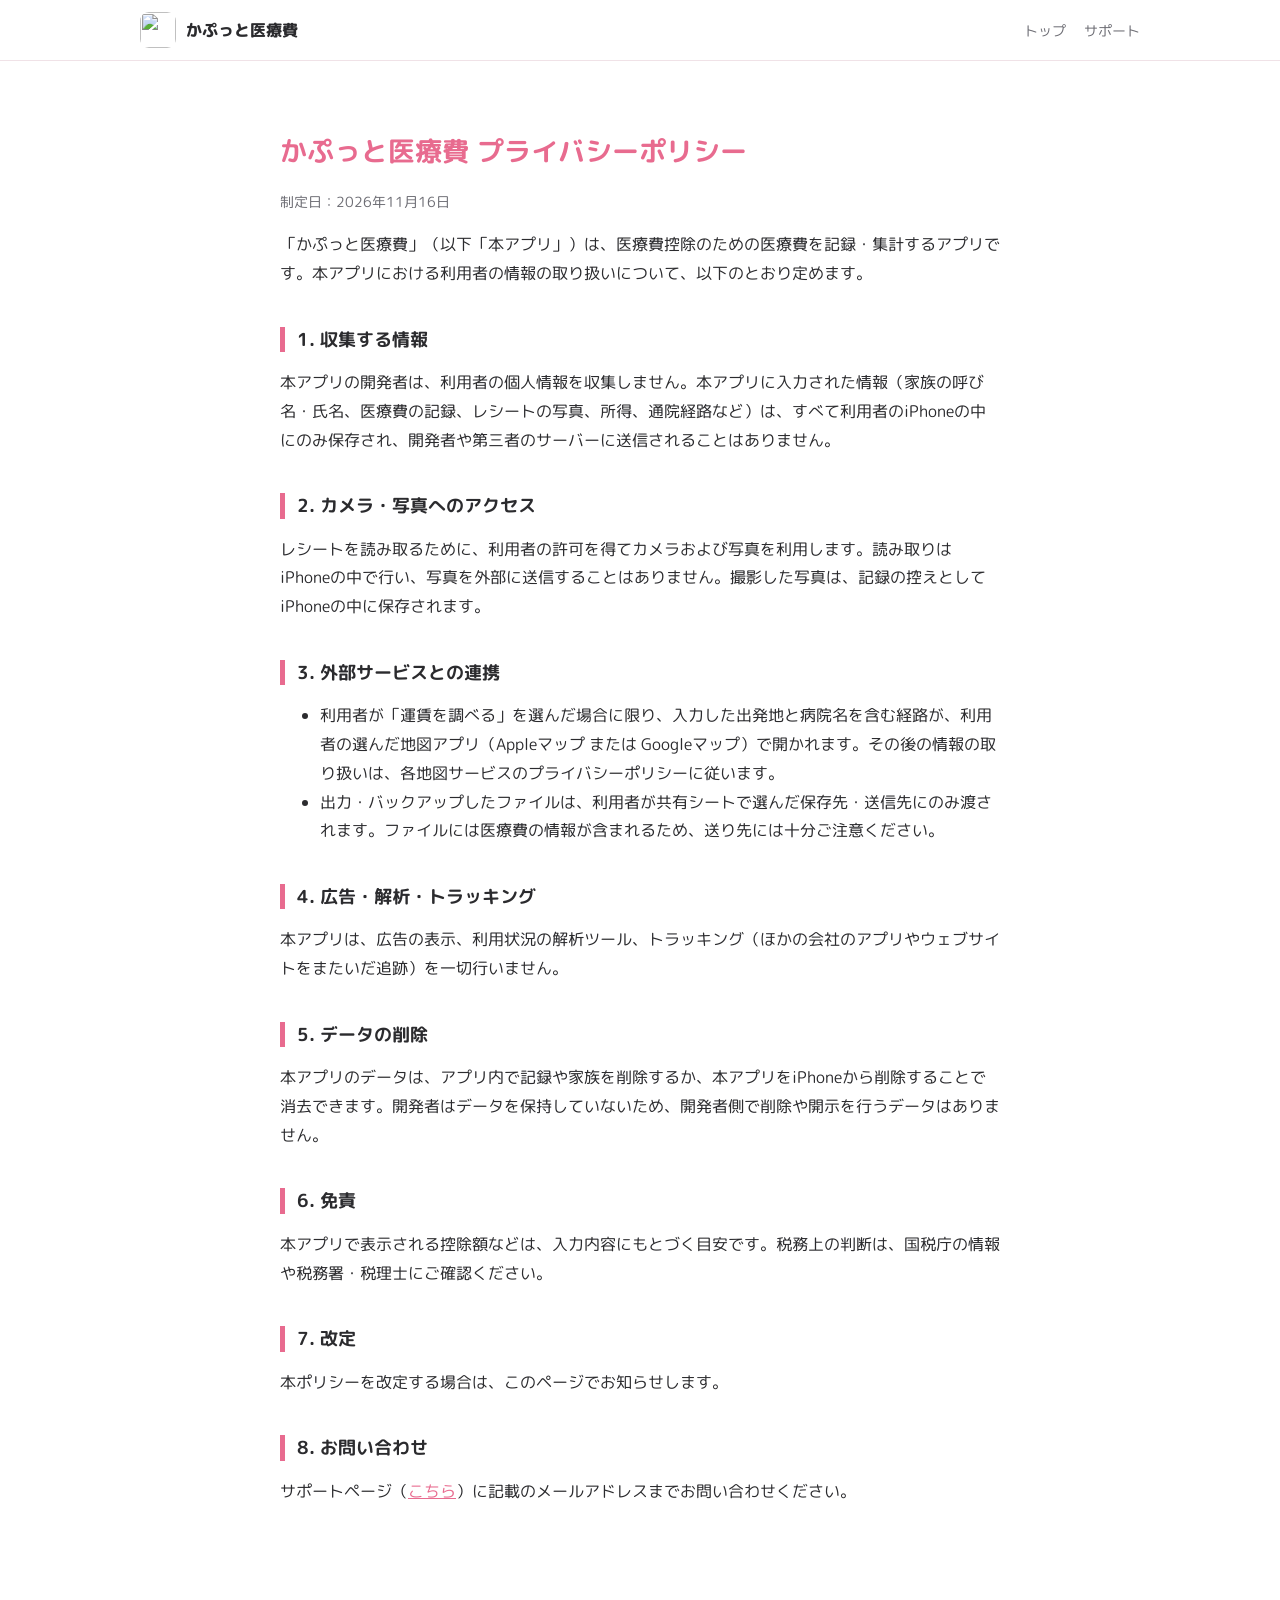
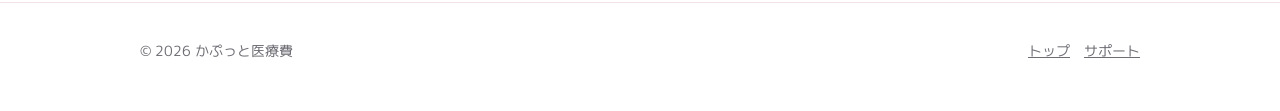
==== privacy.html @ 65423e8d "Add files via upload" ====
<!doctype html>
<html lang="ja">
<head>
<meta charset="utf-8">
<meta name="viewport" content="width=device-width, initial-scale=1">
<title>プライバシーポリシー ｜ かぷっと医療費</title>
<link rel="icon" href="images/favicon.png">
<link rel="preconnect" href="https://fonts.googleapis.com">
<link rel="preconnect" href="https://fonts.gstatic.com" crossorigin>
<link href="https://fonts.googleapis.com/css2?family=M+PLUS+Rounded+1c:wght@400;500;700;800&display=swap" rel="stylesheet">
<link rel="stylesheet" href="style.css">
</head>
<body>
<header class="top">
  <div class="wrap">
    <a class="brand" href="./"><img src="images/icon.png" alt="">かぷっと医療費</a>
    <nav><a href="./">トップ</a><a href="support.html">サポート</a></nav>
  </div>
</header>
<main class="doc">
  <h1>かぷっと医療費 プライバシーポリシー</h1>
  <p class="date">制定日：2026年11月16日</p>

  <p>「かぷっと医療費」（以下「本アプリ」）は、医療費控除のための医療費を記録・集計するアプリです。本アプリにおける利用者の情報の取り扱いについて、以下のとおり定めます。</p>

  <h2>1. 収集する情報</h2>
  <p>本アプリの開発者は、利用者の個人情報を収集しません。本アプリに入力された情報（家族の呼び名・氏名、医療費の記録、レシートの写真、所得、通院経路など）は、すべて利用者のiPhoneの中にのみ保存され、開発者や第三者のサーバーに送信されることはありません。</p>

  <h2>2. カメラ・写真へのアクセス</h2>
  <p>レシートを読み取るために、利用者の許可を得てカメラおよび写真を利用します。読み取りはiPhoneの中で行い、写真を外部に送信することはありません。撮影した写真は、記録の控えとしてiPhoneの中に保存されます。</p>

  <h2>3. 外部サービスとの連携</h2>
  <ul>
    <li>利用者が「運賃を調べる」を選んだ場合に限り、入力した出発地と病院名を含む経路が、利用者の選んだ地図アプリ（Appleマップ または Googleマップ）で開かれます。その後の情報の取り扱いは、各地図サービスのプライバシーポリシーに従います。</li>
    <li>出力・バックアップしたファイルは、利用者が共有シートで選んだ保存先・送信先にのみ渡されます。ファイルには医療費の情報が含まれるため、送り先には十分ご注意ください。</li>
  </ul>

  <h2>4. 広告・解析・トラッキング</h2>
  <p>本アプリは、広告の表示、利用状況の解析ツール、トラッキング（ほかの会社のアプリやウェブサイトをまたいだ追跡）を一切行いません。</p>

  <h2>5. データの削除</h2>
  <p>本アプリのデータは、アプリ内で記録や家族を削除するか、本アプリをiPhoneから削除することで消去できます。開発者はデータを保持していないため、開発者側で削除や開示を行うデータはありません。</p>

  <h2>6. 免責</h2>
  <p>本アプリで表示される控除額などは、入力内容にもとづく目安です。税務上の判断は、国税庁の情報や税務署・税理士にご確認ください。</p>

  <h2>7. 改定</h2>
  <p>本ポリシーを改定する場合は、このページでお知らせします。</p>

  <h2>8. お問い合わせ</h2>
  <p>サポートページ（<a href="support.html">こちら</a>）に記載のメールアドレスまでお問い合わせください。</p>
</main>
<footer>
  <div class="wrap">
    <div>© 2026 かぷっと医療費</div>
    <div><a href="./">トップ</a>　<a href="support.html">サポート</a></div>
  </div>
</footer>
</body>
</html>
---- style.css ----
:root {
  --pink: #e86b8f;
  --pink-soft: #fde8ee;
  --mint: #a8e0cc;
  --lemon: #f8dc8c;
  --sky: #b8d6f0;
  --peach: #f6c9ab;
  --text: #2b2b2e;
  --sub: #6d6d74;
  --bg: #ffffff;
  --bg-alt: #fff7f9;
  --card: #ffffff;
  --line: #f0e2e7;
  --radius: 24px;
}
@media (prefers-color-scheme: dark) {
  :root {
    --text: #f2f2f5; --sub: #a9a9b2; --bg: #17161a; --bg-alt: #201d22; --card: #26232a; --line: #36303a;
    --pink-soft: #3a2630;
  }
}

* { box-sizing: border-box; }
html { scroll-behavior: smooth; }
body {
  margin: 0; background: var(--bg); color: var(--text);
  font-family: "M PLUS Rounded 1c", -apple-system, "Hiragino Maru Gothic ProN", "Hiragino Sans", sans-serif;
  line-height: 1.8; -webkit-font-smoothing: antialiased;
}
img { max-width: 100%; display: block; }
a { color: var(--pink); }
.wrap { max-width: 1040px; margin: 0 auto; padding: 0 20px; }

/* ヘッダー */
.top { position: sticky; top: 0; z-index: 10; background: color-mix(in srgb, var(--bg) 85%, transparent);
       backdrop-filter: blur(12px); border-bottom: 1px solid var(--line); }
.top .wrap { display: flex; align-items: center; justify-content: space-between; height: 60px; }
.brand { display: flex; align-items: center; gap: 10px; font-weight: 800; color: var(--text); text-decoration: none; }
.brand img { width: 36px; height: 36px; border-radius: 9px; }
.top nav a { color: var(--sub); text-decoration: none; font-size: 0.9rem; margin-left: 18px; }
.top nav a:hover { color: var(--pink); }

/* ボタン */
.btn { display: inline-flex; align-items: center; gap: 10px; background: var(--text); color: var(--bg);
       padding: 14px 26px; border-radius: 999px; font-weight: 700; text-decoration: none; }
.btn small { display: block; font-size: 0.7rem; font-weight: 500; opacity: 0.8; line-height: 1.2; }
.btn .apple { font-size: 1.6rem; line-height: 1; }
.badge-soon { display: inline-block; margin-top: 12px; font-size: 0.85rem; color: var(--sub); }

/* ヒーロー */
.hero { background: linear-gradient(160deg, var(--pink-soft), var(--bg) 70%); overflow: hidden; }
.hero .wrap { display: grid; grid-template-columns: 1.1fr 0.9fr; gap: 40px; align-items: center; padding-top: 56px; padding-bottom: 56px; }
.hero h1 { font-size: clamp(2rem, 5vw, 3.2rem); line-height: 1.35; margin: 0 0 18px; letter-spacing: 0.02em; }
.hero h1 em { font-style: normal; color: var(--pink); }
.hero p.lead { font-size: 1.05rem; color: var(--sub); margin: 0 0 28px; }
.pills { display: flex; gap: 8px; margin-bottom: 18px; }
.pill { width: 54px; height: 24px; border: 2.5px solid var(--text); border-radius: 999px; position: relative; overflow: hidden; transform: rotate(-20deg); background: #fff; }
.pill::before { content: ""; position: absolute; inset: 0 50% 0 0; background: var(--c); border-right: 2.5px solid var(--text); }
.phone { justify-self: center; width: min(300px, 80%); border-radius: 44px; padding: 10px; background: #1d1d1f;
         box-shadow: 0 30px 60px -20px rgba(232, 107, 143, 0.45); transform: rotate(3deg); }
.phone img { border-radius: 34px; }

/* セクション共通 */
section { padding: 80px 0; }
section.alt { background: var(--bg-alt); }
.eyebrow { color: var(--pink); font-weight: 800; letter-spacing: 0.15em; font-size: 0.8rem; text-transform: uppercase; }
h2 { font-size: clamp(1.5rem, 3.4vw, 2.1rem); line-height: 1.45; margin: 6px 0 16px; }
.center { text-align: center; }
.sub { color: var(--sub); }

/* お悩み */
.worries { display: grid; grid-template-columns: repeat(3, 1fr); gap: 16px; margin-top: 32px; }
.worry { background: var(--card); border: 1px solid var(--line); border-radius: var(--radius); padding: 22px; font-weight: 600; }
.worry span { display: block; font-size: 1.8rem; margin-bottom: 6px; }

/* できること */
.grid6 { display: grid; grid-template-columns: repeat(3, 1fr); gap: 18px; margin-top: 36px; }
.tile { background: var(--card); border-radius: var(--radius); padding: 26px 22px; text-align: center; border: 1px solid var(--line); }
.tile .ico { width: 64px; height: 64px; margin: 0 auto 12px; border-radius: 20px; display: grid; place-items: center; font-size: 1.9rem; background: var(--c); }
.tile b { display: block; font-size: 1rem; margin-bottom: 4px; }
.tile p { margin: 0; font-size: 0.88rem; color: var(--sub); }

/* 特長（左右交互） */
.feature { display: grid; grid-template-columns: 1fr 1fr; gap: 56px; align-items: center; }
.feature + .feature { margin-top: 90px; }
.feature.reverse .shot { order: 2; }
.feature .shot { justify-self: center; width: min(280px, 80%); border-radius: 40px; padding: 9px; background: #1d1d1f; box-shadow: 0 24px 50px -24px rgba(0,0,0,0.35); }
.feature .shot img { border-radius: 31px; }
.num { display: inline-grid; place-items: center; width: 40px; height: 40px; border-radius: 50%; background: var(--pink); color: #fff; font-weight: 800; }
.feature ul { padding-left: 1.2em; color: var(--sub); }

/* 安心 */
.trust { display: grid; grid-template-columns: repeat(3, 1fr); gap: 18px; margin-top: 32px; }
.trust div { background: var(--card); border-radius: var(--radius); padding: 24px; border: 1px solid var(--line); }
.trust b { display: block; margin-bottom: 6px; }
.trust p { margin: 0; font-size: 0.9rem; color: var(--sub); }

/* 最後の呼びかけ */
.cta { text-align: center; background: linear-gradient(180deg, var(--bg), var(--pink-soft)); }
.cta img.icon { width: 96px; height: 96px; border-radius: 22px; margin: 0 auto 18px; box-shadow: 0 12px 30px -12px rgba(232,107,143,.6); }

/* フッター */
footer { padding: 36px 0 48px; border-top: 1px solid var(--line); font-size: 0.85rem; color: var(--sub); }
footer .wrap { display: flex; flex-wrap: wrap; gap: 12px 24px; justify-content: space-between; }
footer a { color: var(--sub); }
.note { font-size: 0.78rem; color: var(--sub); margin-top: 10px; }

/* 文章ページ（プライバシー・サポート） */
.doc { max-width: 760px; margin: 0 auto; padding: 48px 20px 80px; }
.doc h1 { font-size: 1.7rem; color: var(--pink); margin-bottom: 0.2em; }
.doc h2 { font-size: 1.1rem; margin-top: 2.2em; border-left: 5px solid var(--pink); padding-left: 12px; }
.doc .date { color: var(--sub); font-size: 0.85rem; }
.faq details { background: var(--card); border: 1px solid var(--line); border-radius: 18px; padding: 16px 20px; margin: 12px 0; }
.faq summary { font-weight: 700; cursor: pointer; }
.faq details p { margin: 10px 0 0; color: var(--sub); }

@media (max-width: 760px) {
  br.pc { display: none; }
  .hero .wrap, .feature { grid-template-columns: 1fr; }
  .feature.reverse .shot { order: 0; }
  .worries, .grid6, .trust { grid-template-columns: 1fr; }
  .grid6 { grid-template-columns: repeat(2, 1fr); }
  .top nav a:not(:last-child) { display: none; }
  section { padding: 60px 0; }
}
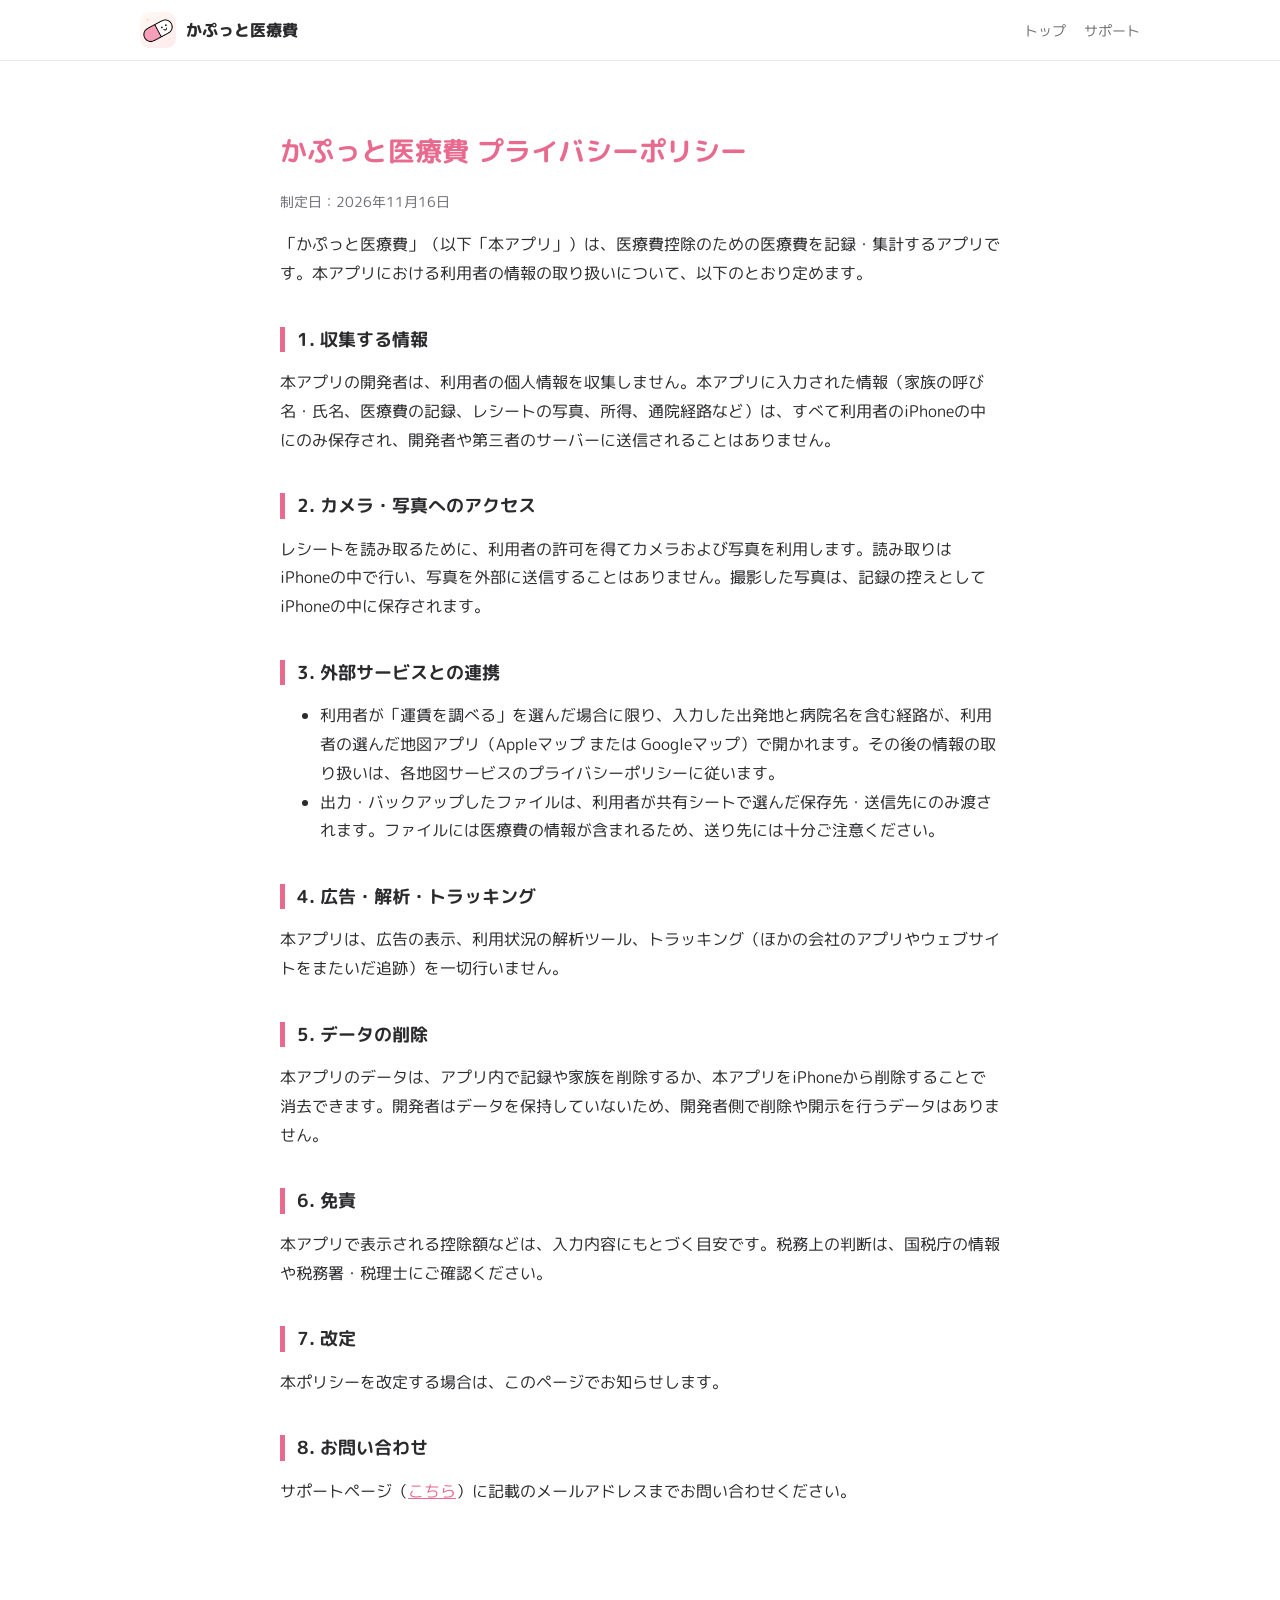
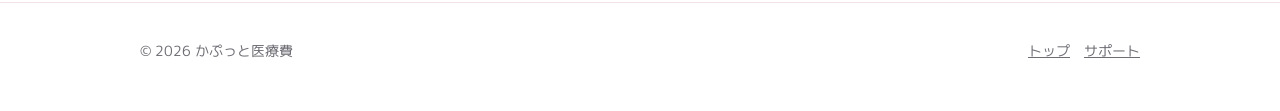
==== commit bd3f0677: "Add files via upload" ====
--- a/privacy.html
+++ b/privacy.html
@@ -4,7 +4,7 @@
 <meta charset="utf-8">
 <meta name="viewport" content="width=device-width, initial-scale=1">
 <title>プライバシーポリシー ｜ かぷっと医療費</title>
-<link rel="icon" href="images/favicon.png">
+<link rel="icon" href="favicon.png">
 <link rel="preconnect" href="https://fonts.googleapis.com">
 <link rel="preconnect" href="https://fonts.gstatic.com" crossorigin>
 <link href="https://fonts.googleapis.com/css2?family=M+PLUS+Rounded+1c:wght@400;500;700;800&display=swap" rel="stylesheet">
@@ -13,7 +13,7 @@
 <body>
 <header class="top">
   <div class="wrap">
-    <a class="brand" href="./"><img src="images/icon.png" alt="">かぷっと医療費</a>
+    <a class="brand" href="./"><img src="icon.png" alt="">かぷっと医療費</a>
     <nav><a href="./">トップ</a><a href="support.html">サポート</a></nav>
   </div>
 </header>
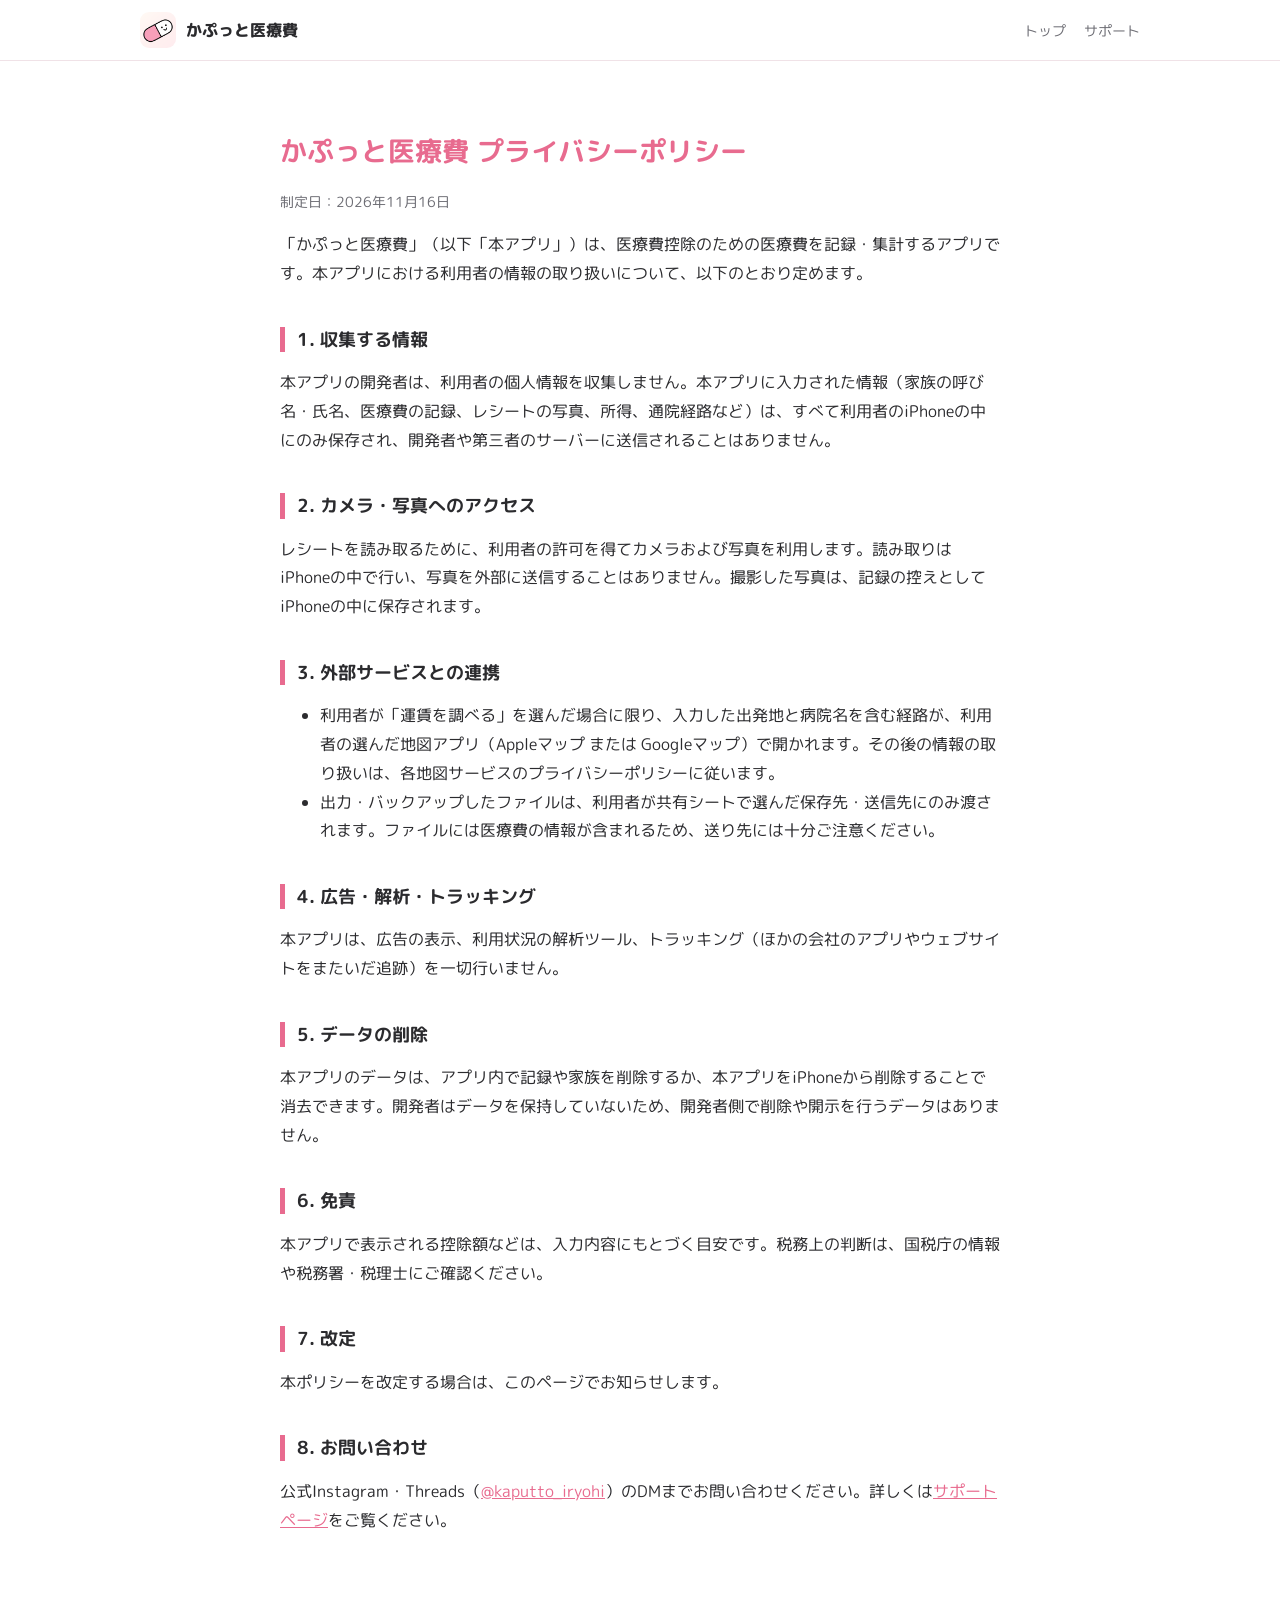
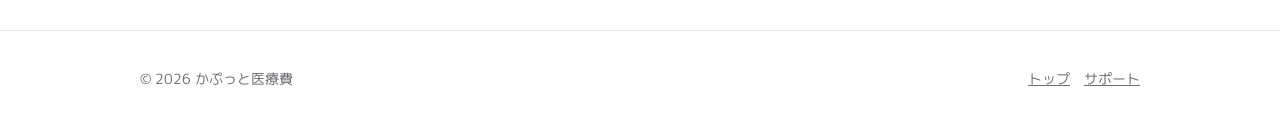
==== commit 5892f82e: "Add files via upload" ====
--- a/privacy.html
+++ b/privacy.html
@@ -48,7 +48,7 @@
   <p>本ポリシーを改定する場合は、このページでお知らせします。</p>
 
   <h2>8. お問い合わせ</h2>
-  <p>サポートページ（<a href="support.html">こちら</a>）に記載のメールアドレスまでお問い合わせください。</p>
+  <p>公式Instagram・Threads（<a href="https://www.instagram.com/kaputto_iryohi/">@kaputto_iryohi</a>）のDMまでお問い合わせください。詳しくは<a href="support.html">サポートページ</a>をご覧ください。</p>
 </main>
 <footer>
   <div class="wrap">
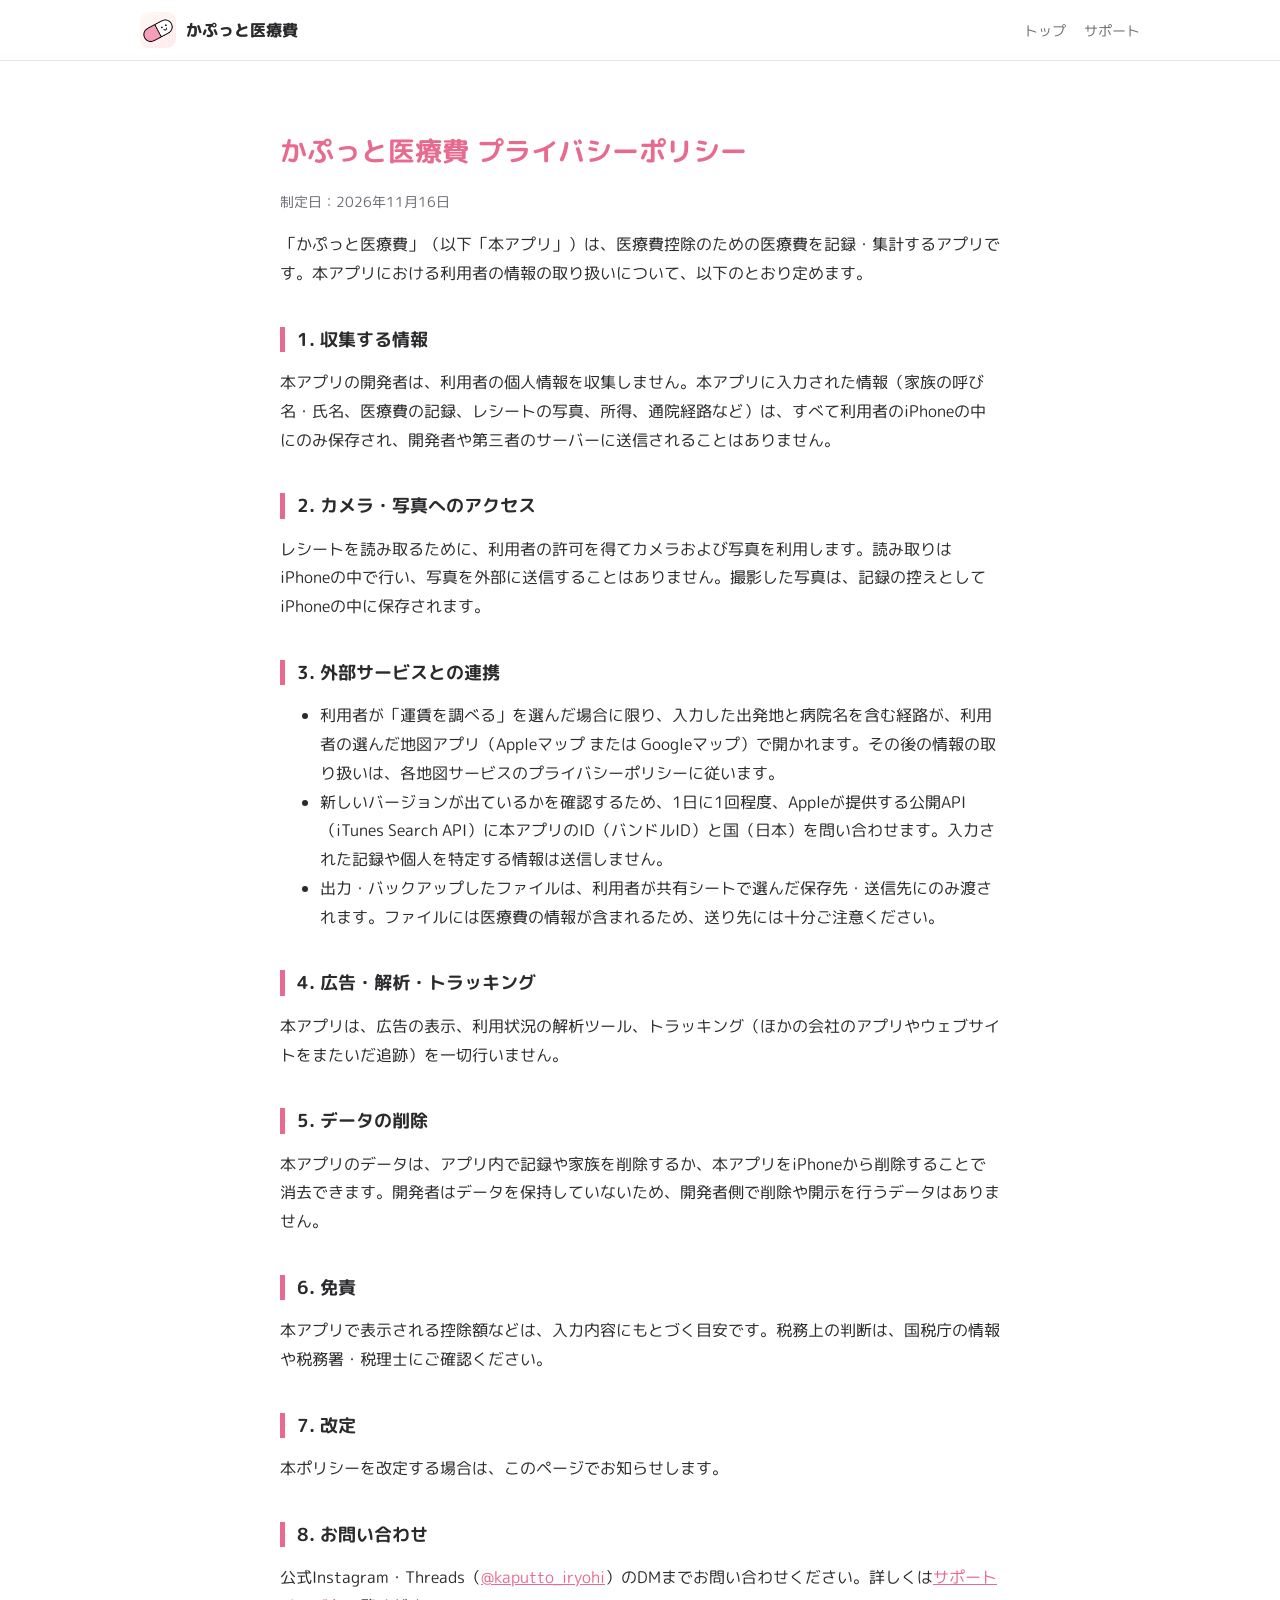
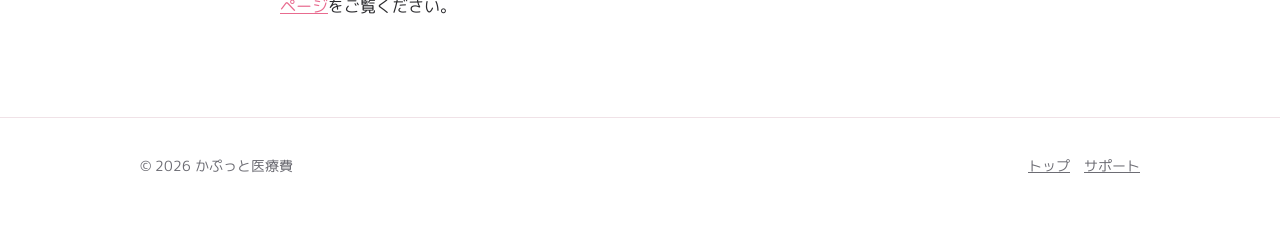
==== commit 3ed710c7: "Add files via upload" ====
--- a/privacy.html
+++ b/privacy.html
@@ -32,6 +32,7 @@
   <h2>3. 外部サービスとの連携</h2>
   <ul>
     <li>利用者が「運賃を調べる」を選んだ場合に限り、入力した出発地と病院名を含む経路が、利用者の選んだ地図アプリ（Appleマップ または Googleマップ）で開かれます。その後の情報の取り扱いは、各地図サービスのプライバシーポリシーに従います。</li>
+    <li>新しいバージョンが出ているかを確認するため、1日に1回程度、Appleが提供する公開API（iTunes Search API）に本アプリのID（バンドルID）と国（日本）を問い合わせます。入力された記録や個人を特定する情報は送信しません。</li>
     <li>出力・バックアップしたファイルは、利用者が共有シートで選んだ保存先・送信先にのみ渡されます。ファイルには医療費の情報が含まれるため、送り先には十分ご注意ください。</li>
   </ul>
 
